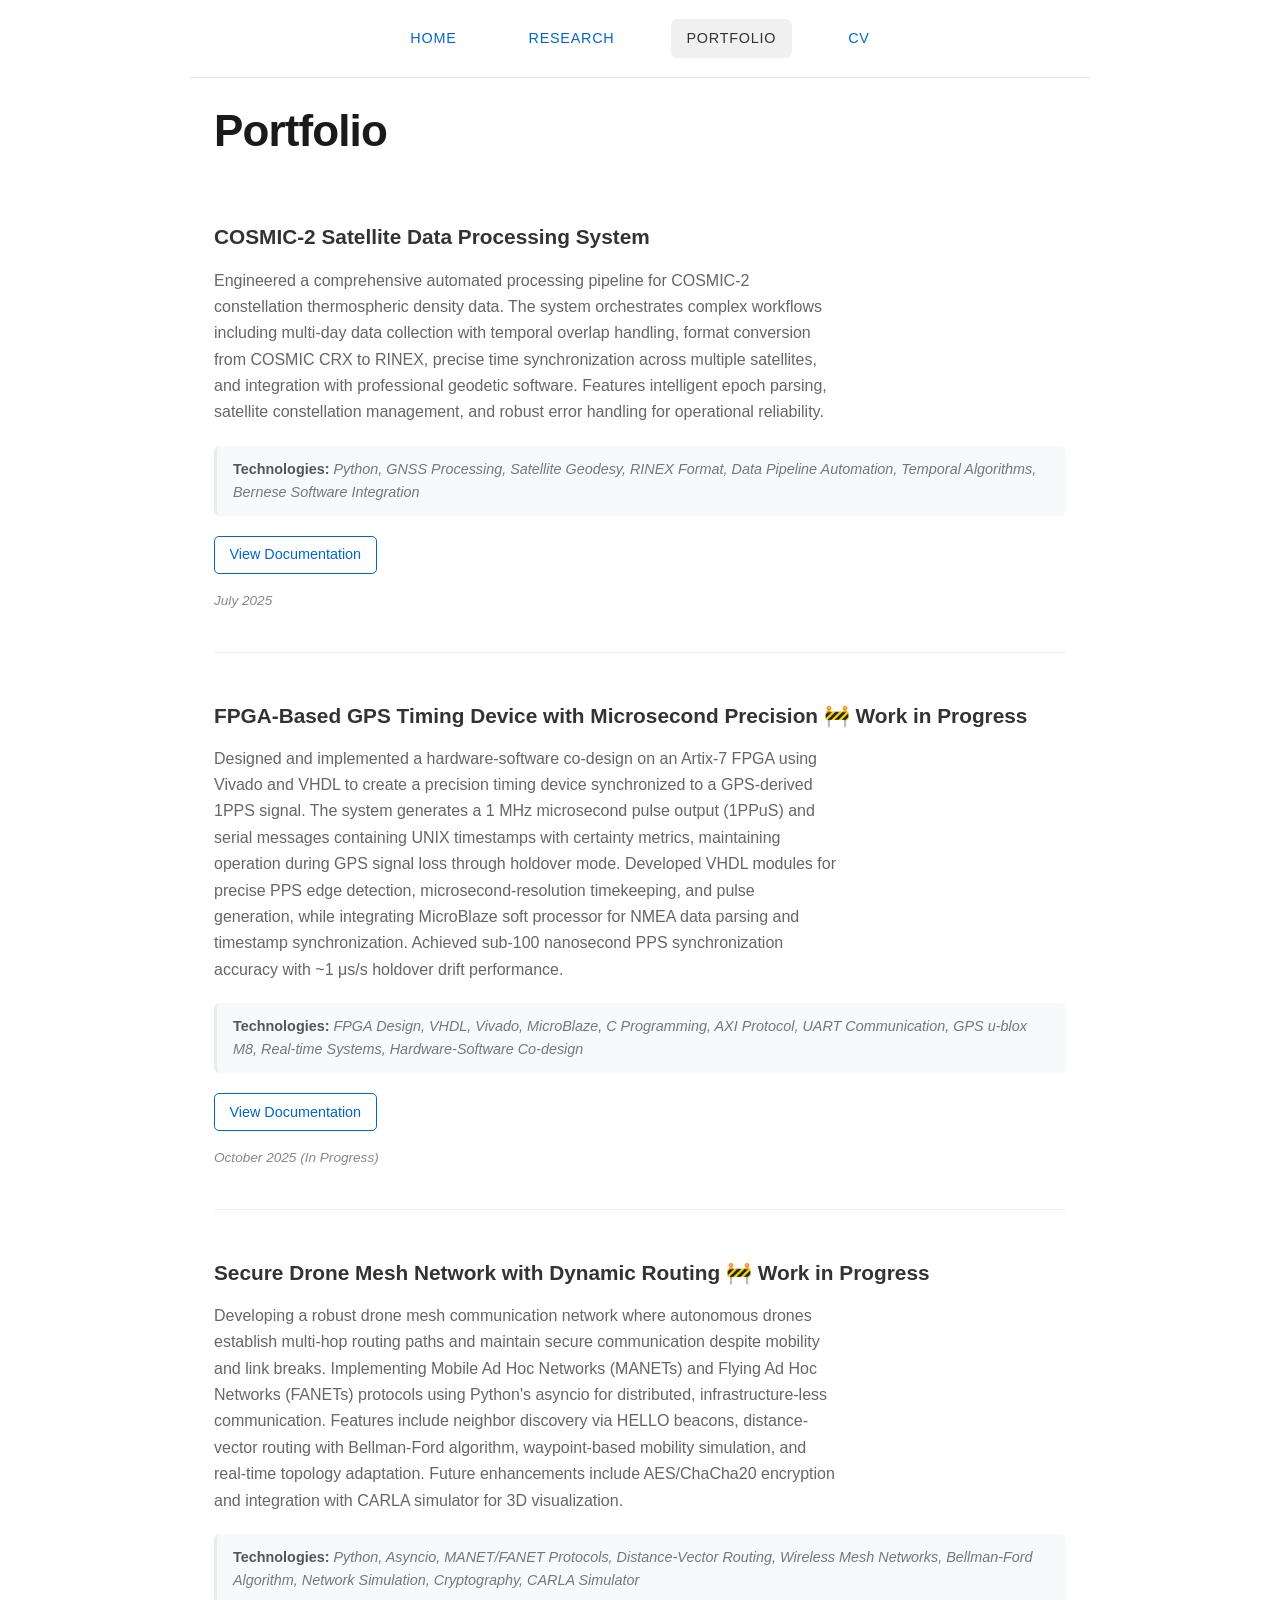
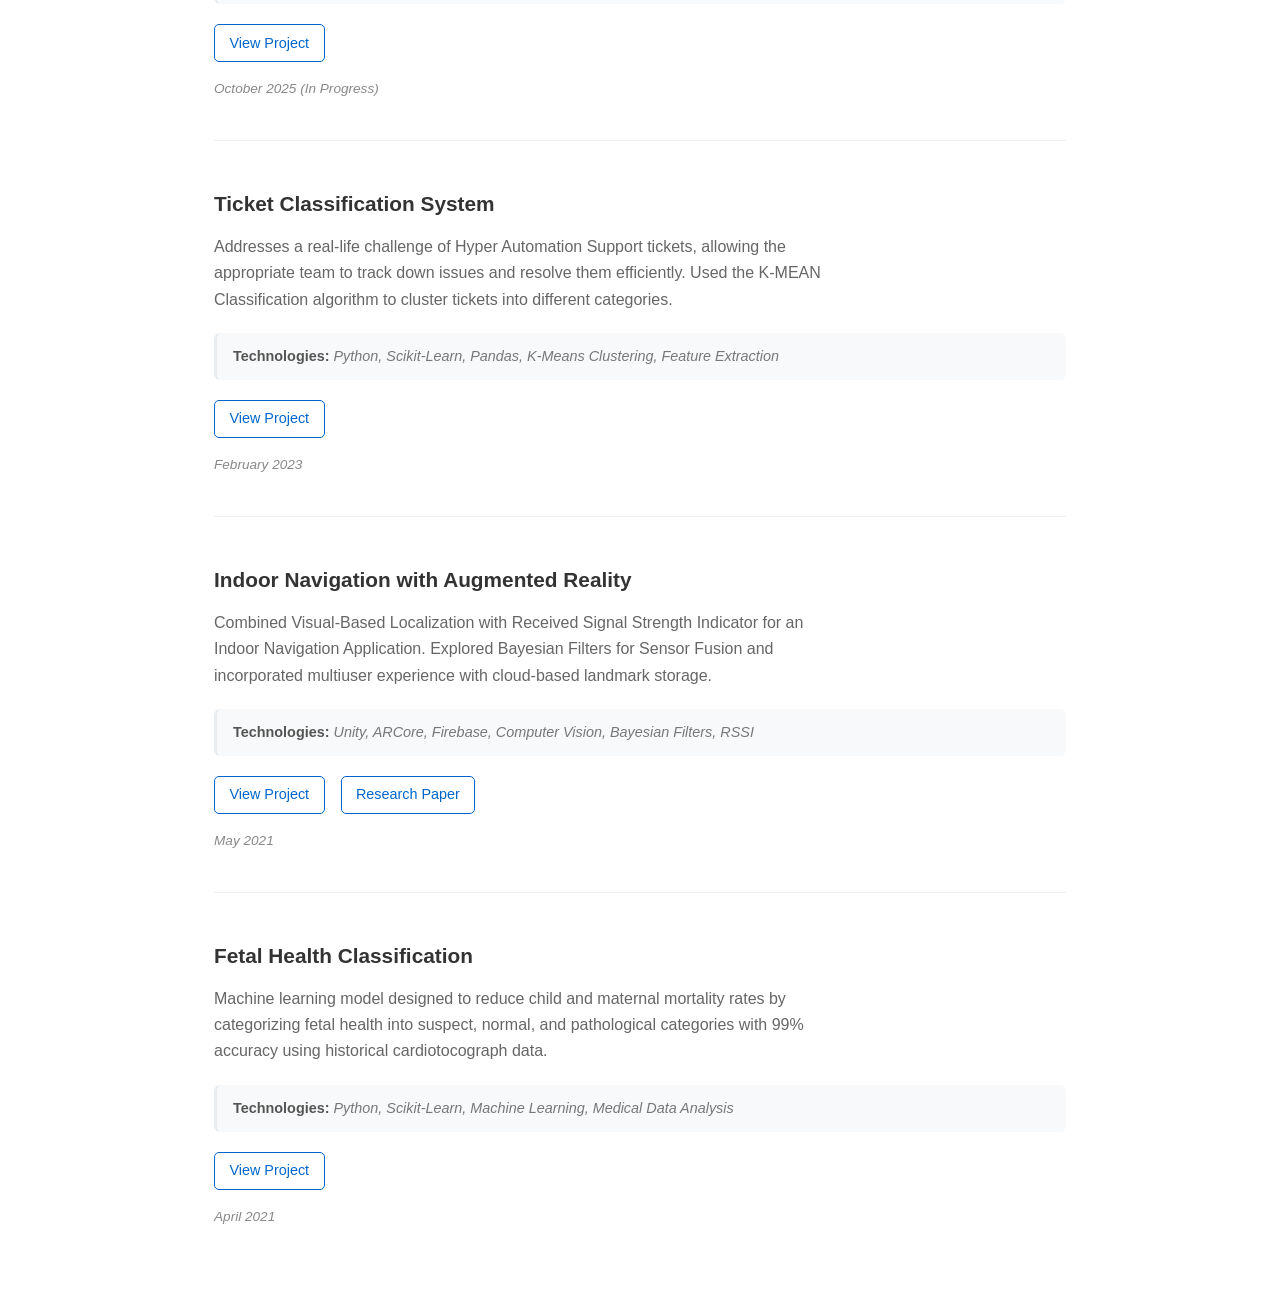
==== portfolio.html @ 6e6e0b6e "Redesigned pages" ====
<!doctype html>
<html lang="en">
  <head>
    <meta charset="utf-8">
    <meta name="viewport" content="width=device-width, initial-scale=1">
    <meta name="description" content="Faisal Wahabu - Portfolio of Machine Learning and Software Engineering Projects">
    <meta name="author" content="Faisal Wahabu">
    <meta name="keywords" content="Portfolio, Machine Learning Projects, Classification, AR Navigation, Healthcare ML">
    <title>Portfolio - Faisal Wahabu</title>
    <link href="style.css" rel="stylesheet">
    <link rel="icon" type="image/svg+xml" href="data:image/svg+xml,%3csvg xmlns='http://www.w3.org/2000/svg' viewBox='0 0 100 100'%3e%3ccircle cx='50' cy='50' r='50' fill='%230066cc'/%3e%3ctext x='50' y='70' text-anchor='middle' fill='white' font-size='60' font-family='Arial, sans-serif' font-weight='bold'%3eF%3c/text%3e%3c/svg%3e">
  </head>
  <body>
    <header>
      <nav>
        <div class="nav-toggle" id="nav-toggle">
          <span></span>
          <span></span>
          <span></span>
        </div>
        <div class="nav-menu" id="nav-menu">
          <a href="index.html">Home</a>
          <a href="research.html">Research</a>
          <a href="portfolio.html" class="active">Portfolio</a>
          <a href="docs/Faisal_Wahabu_cv.pdf" target="_blank">CV</a>
        </div>
      </nav>
    </header>

    <main>
      <section class="intro">
        <h1>Portfolio</h1>
      </section>

      <section class="portfolio-content">
        <div class="project">
          <h3 class="project-title">COSMIC-2 Satellite Data Processing System</h3>
          <p class="project-description">Engineered a comprehensive automated processing pipeline for COSMIC-2 constellation thermospheric density data. The system orchestrates complex workflows including multi-day data collection with temporal overlap handling, format conversion from COSMIC CRX to RINEX, precise time synchronization across multiple satellites, and integration with professional geodetic software. Features intelligent epoch parsing, satellite constellation management, and robust error handling for operational reliability.</p>
          <div class="tech-stack">
            <strong>Technologies:</strong> Python, GNSS Processing, Satellite Geodesy, RINEX Format, Data Pipeline Automation, Temporal Algorithms, Bernese Software Integration
          </div>
          <div class="project-links">
            <a href="#" target="_blank">View Documentation</a>
          </div>
          <div class="project-date">July 2025</div>
        </div>

        <div class="project">
          <h3 class="project-title">FPGA-Based GPS Timing Device with Microsecond Precision 🚧 Work in Progress</h3>
          <p class="project-description">Designed and implemented a hardware-software co-design on an Artix-7 FPGA using Vivado and VHDL to create a precision timing device synchronized to a GPS-derived 1PPS signal. The system generates a 1 MHz microsecond pulse output (1PPuS) and serial messages containing UNIX timestamps with certainty metrics, maintaining operation during GPS signal loss through holdover mode. Developed VHDL modules for precise PPS edge detection, microsecond-resolution timekeeping, and pulse generation, while integrating MicroBlaze soft processor for NMEA data parsing and timestamp synchronization. Achieved sub-100 nanosecond PPS synchronization accuracy with ~1 μs/s holdover drift performance.</p>
          <div class="tech-stack">
            <strong>Technologies:</strong> FPGA Design, VHDL, Vivado, MicroBlaze, C Programming, AXI Protocol, UART Communication, GPS u-blox M8, Real-time Systems, Hardware-Software Co-design
          </div>
          <div class="project-links">
            <a href="#" target="_blank">View Documentation</a>
          </div>
          <div class="project-date">October 2025 (In Progress)</div>
        </div>

        <div class="project">
          <h3 class="project-title">Secure Drone Mesh Network with Dynamic Routing 🚧 Work in Progress</h3>
          <p class="project-description">Developing a robust drone mesh communication network where autonomous drones establish multi-hop routing paths and maintain secure communication despite mobility and link breaks. Implementing Mobile Ad Hoc Networks (MANETs) and Flying Ad Hoc Networks (FANETs) protocols using Python's asyncio for distributed, infrastructure-less communication. Features include neighbor discovery via HELLO beacons, distance-vector routing with Bellman-Ford algorithm, waypoint-based mobility simulation, and real-time topology adaptation. Future enhancements include AES/ChaCha20 encryption and integration with CARLA simulator for 3D visualization.</p>
          <div class="tech-stack">
            <strong>Technologies:</strong> Python, Asyncio, MANET/FANET Protocols, Distance-Vector Routing, Wireless Mesh Networks, Bellman-Ford Algorithm, Network Simulation, Cryptography, CARLA Simulator
          </div>
          <div class="project-links">
            <a href="https://github.com/Faisaladuko/dronecom" target="_blank">View Project</a>
          </div>
          <div class="project-date">October 2025 (In Progress)</div>
        </div>

        <div class="project">
          <h3 class="project-title">Ticket Classification System</h3>
          <p class="project-description">Addresses a real-life challenge of Hyper Automation Support tickets, allowing the appropriate team to track down issues and resolve them efficiently. Used the K-MEAN Classification algorithm to cluster tickets into different categories.</p>
          <div class="tech-stack">
            <strong>Technologies:</strong> Python, Scikit-Learn, Pandas, K-Means Clustering, Feature Extraction
          </div>
          <div class="project-links">
            <a href="https://github.com/Faisaladuko/tickets-classification/tree/main" target="_blank">View Project</a>
          </div>
          <div class="project-date">February 2023</div>
        </div>

        <div class="project">
          <h3 class="project-title">Indoor Navigation with Augmented Reality</h3>
          <p class="project-description">Combined Visual-Based Localization with Received Signal Strength Indicator for an Indoor Navigation Application. Explored Bayesian Filters for Sensor Fusion and incorporated multiuser experience with cloud-based landmark storage.</p>
          <div class="tech-stack">
            <strong>Technologies:</strong> Unity, ARCore, Firebase, Computer Vision, Bayesian Filters, RSSI
          </div>
          <div class="project-links">
            <a href="https://github.com/Faisaladuko/indoor-navigation" target="_blank">View Project</a>
            <a href="http://hdl.handle.net/20.500.11988/683" target="_blank">Research Paper</a>
          </div>
          <div class="project-date">May 2021</div>
        </div>

        <div class="project">
          <h3 class="project-title">Fetal Health Classification</h3>
          <p class="project-description">Machine learning model designed to reduce child and maternal mortality rates by categorizing fetal health into suspect, normal, and pathological categories with 99% accuracy using historical cardiotocograph data.</p>
          <div class="tech-stack">
            <strong>Technologies:</strong> Python, Scikit-Learn, Machine Learning, Medical Data Analysis
          </div>
          <div class="project-links">
            <a href="https://github.com/Faisaladuko/fetal-data-classification" target="_blank">View Project</a>
          </div>
          <div class="project-date">April 2021</div>
        </div>
      </section>
    </main>

    <script>
      // Mobile menu toggle
      const navToggle = document.getElementById('nav-toggle');
      const navMenu = document.getElementById('nav-menu');

      navToggle.addEventListener('click', () => {
        navToggle.classList.toggle('active');
        navMenu.classList.toggle('active');
      });

      // Close menu when clicking on a link
      document.querySelectorAll('.nav-menu a').forEach(link => {
        link.addEventListener('click', () => {
          navToggle.classList.remove('active');
          navMenu.classList.remove('active');
        });
      });
    </script>
  </body>
</html>
---- style.css ----
/* Reset and base styles */
* {
  margin: 0;
  padding: 0;
  box-sizing: border-box;
}

body {
  font-family: -apple-system, BlinkMacSystemFont, 'Segoe UI', Roboto, 'Helvetica Neue', Arial, sans-serif;
  line-height: 1.6;
  color: #333;
  background-color: #fff;
  font-size: 16px;
  max-width: 900px;
  margin: 0 auto;
  padding: 6rem 1.5rem 2rem 1.5rem;
  -webkit-font-smoothing: antialiased;
  -moz-osx-font-smoothing: grayscale;
}

/* Header and navigation */
header {
  position: fixed;
  top: 0;
  left: 0;
  right: 0;
  background-color: #fff;
  z-index: 1000;
  margin-bottom: 3.5rem;
  border-bottom: 1px solid #e8e8e8;
  padding: 1.2rem 1.5rem;
  max-width: 900px;
  margin-left: auto;
  margin-right: auto;
}

nav {
  display: flex;
  justify-content: center;
  align-items: center;
  position: relative;
}

.nav-toggle {
  display: none;
  flex-direction: column;
  cursor: pointer;
  padding: 4px;
}

.nav-toggle span {
  width: 25px;
  height: 3px;
  background-color: #333;
  margin: 3px 0;
  transition: 0.3s;
}

.nav-toggle.active span:nth-child(1) {
  transform: rotate(-45deg) translate(-5px, 6px);
}

.nav-toggle.active span:nth-child(2) {
  opacity: 0;
}

.nav-toggle.active span:nth-child(3) {
  transform: rotate(45deg) translate(-5px, -6px);
}

.nav-menu {
  display: flex;
  gap: 1rem;
  flex-wrap: wrap;
  justify-content: center;
}

.nav-menu a {
  color: #0066cc;
  text-decoration: none;
  margin: 0 0.75rem;
  font-weight: 500;
  text-transform: uppercase;
  font-size: 0.9rem;
  letter-spacing: 0.75px;
  padding: 0.5rem 1rem;
  border-radius: 6px;
  transition: all 0.2s ease;
  position: relative;
}

.nav-menu a:hover {
  color: #004499;
  background-color: #f8f9fa;
  text-decoration: none;
}

.nav-menu a.active {
  color: #333;
  background-color: #f0f0f0;
  text-decoration: none;
}

.nav-menu a:focus {
  outline: 2px solid #0066cc;
  outline-offset: 2px;
}

/* Mobile navigation */
@media (max-width: 768px) {
  .nav-toggle {
    display: flex;
    position: absolute;
    right: 0;
  }

  .nav-menu {
    position: fixed;
    top: 0;
    right: -100%;
    width: 100%;
    height: 100vh;
    background-color: #fff;
    flex-direction: column;
    justify-content: center;
    align-items: center;
    transition: right 0.3s ease;
    z-index: 1001;
    box-shadow: -2px 0 5px rgba(0,0,0,0.1);
  }

  .nav-menu.active {
    right: 0;
  }

  .nav-menu a {
    font-size: 1.2rem;
    margin: 1rem 0;
    padding: 1rem 2rem;
  }
}

/* Typography */
h1 {
  font-size: 2.75rem;
  font-weight: 700;
  margin-bottom: 1.5rem;
  color: #1a1a1a;
  letter-spacing: -0.02em;
}

h2 {
  font-size: 1.9rem;
  font-weight: 600;
  margin: 3rem 0 1.5rem 0;
  color: #333;
  border-bottom: 2px solid #e8e8e8;
  padding-bottom: 0.75rem;
  letter-spacing: -0.01em;
}

h3 {
  font-size: 1.35rem;
  font-weight: 600;
  margin: 1.75rem 0 0.75rem 0;
  color: #444;
  line-height: 1.3;
}

p {
  margin-bottom: 1.25rem;
  color: #555;
  line-height: 1.7;
  max-width: 70ch;
}

/* Links */
a {
  color: #0066cc;
  text-decoration: none;
  transition: color 0.2s ease;
}

a:hover {
  color: #004499;
  text-decoration: underline;
}

a:focus {
  outline: 2px solid #0066cc;
  outline-offset: 2px;
  border-radius: 2px;
}

/* Main content sections */
.intro {
  margin-bottom: 3.5rem;
}

.intro-content {
  display: flex;
  align-items: flex-start;
  gap: 2.5rem;
  margin-bottom: 2rem;
}

.intro-left {
  flex-shrink: 0;
  width: 200px;
  display: flex;
  flex-direction: column;
  align-items: center;
}

.intro-text {
  flex: 1;
  text-align: justify;
}

.intro-text h1 {
  margin-bottom: 1.25rem;
  text-align: left;
}

.intro-text p {
  font-size: 1.15rem;
  line-height: 1.8;
  color: #444;
  text-align: justify;
  hyphens: auto;
  -webkit-hyphens: auto;
  -ms-hyphens: auto;
}

.intro-photo {
  width: 200px;
  margin-bottom: 1.5rem;
}

.intro-photo img {
  width: 100%;
  height: 200px;
  object-fit: cover;
  border-radius: 50%;
  box-shadow: 0 4px 12px rgba(0, 0, 0, 0.1);
}

/* Contact and social section under photo */
.contact-social {
  font-size: 0.85rem;
  line-height: 1.5;
  text-align: left;
  width: 100%;
}

.contact-info-inline {
  margin-bottom: 0.75rem;
  color: #555;
  line-height: 1.4;
  text-align: left;
}

.contact-info-inline strong {
  display: inline-block;
  margin-right: 0.5rem;
  font-weight: 900;
  font-size: 1rem;
  color: #000;
}

.contact-info-inline a {
  color: #0066cc;
  text-decoration: none;
}

.contact-info-inline a:hover {
  text-decoration: underline;
}

.social-links-inline {
  color: #555;
  font-size: 0.9rem;
}

.social-links-inline a {
  color: #0066cc;
  text-decoration: none;
  margin: 0 0.2rem;
}

.social-links-inline a:hover {
  text-decoration: underline;
}

/* Responsive design for intro section */
@media (max-width: 768px) {
  .intro-content {
    flex-direction: column;
    gap: 1.5rem;
    align-items: center;
  }
  
  .intro-left {
    width: 160px;
    order: -1;
  }
  
  .intro-photo {
    width: 160px;
    margin-bottom: 1rem;
  }
  
  .intro-photo img {
    width: 160px;
    height: 160px;
    object-fit: contain;
    border-radius: 50%;
    box-shadow: 0 4px 12px rgba(0, 0, 0, 0.1);
    background-color: #f8f9fa;
  }
  
  .intro-text {
    order: 1;
    width: 100%;
  }
  
  .intro-text p {
    text-align: left;
  }
  
  .contact-social {
    font-size: 0.8rem;
  }
  
  .contact-info-inline {
    text-align: left;
    margin-bottom: 1rem;
  }
  
  .contact-info-inline strong {
    display: inline-block;
    margin-right: 0.5rem;
    font-weight: 900;
    font-size: 1rem;
    color: #000;
  }
  
  .contact-info-inline a,
  .contact-info-inline span {
    display: block;
    margin-bottom: 0.2rem;
  }
}

/* Contact section */
.contact {
  margin-top: 3.5rem;
  padding-top: 2.5rem;
  border-top: 2px solid #e8e8e8;
}

.contact-info {
  margin-bottom: 1.75rem;
}

.contact-item {
  margin-bottom: 1rem;
  font-size: 1rem;
  display: flex;
  align-items: center;
  gap: 0.5rem;
}

.contact-item strong {
  display: inline-block;
  min-width: 85px;
  color: #333;
  font-weight: 600;
}

.social-links {
  margin-top: 1.75rem;
  display: flex;
  flex-wrap: wrap;
  gap: 1.5rem;
}

.social-links a {
  color: #666;
  font-weight: 500;
  font-size: 0.95rem;
  padding: 0.5rem 1rem;
  border: 1px solid #ddd;
  border-radius: 6px;
  transition: all 0.2s ease;
  text-decoration: none;
}

.social-links a:hover {
  color: #333;
  background-color: #f8f9fa;
  border-color: #bbb;
  text-decoration: none;
}

/* Project and publication styles */
.project, .publication {
  margin-bottom: 3rem;
  padding-bottom: 2.5rem;
  border-bottom: 1px solid #f0f0f0;
  transition: all 0.2s ease;
}

.project:last-child, .publication:last-child {
  border-bottom: none;
  margin-bottom: 0;
}

.project:hover, .publication:hover {
  padding-left: 1rem;
  border-left: 3px solid #0066cc;
}

.project-title, .publication-title {
  font-size: 1.3rem;
  font-weight: 600;
  margin-bottom: 1rem;
  color: #333;
  line-height: 1.4;
}

.project-description, .publication-description {
  color: #666;
  margin-bottom: 1.25rem;
  line-height: 1.65;
}

.project-links, .publication-links {
  margin: 1.25rem 0 1rem 0;
  display: flex;
  flex-wrap: wrap;
  gap: 1rem;
}

.project-links a, .publication-links a {
  font-size: 0.9rem;
  color: #0066cc;
  font-weight: 500;
  padding: 0.4rem 0.9rem;
  border: 1px solid #0066cc;
  border-radius: 5px;
  transition: all 0.2s ease;
  text-decoration: none;
}

.project-links a:hover, .publication-links a:hover {
  background-color: #0066cc;
  color: white;
  text-decoration: none;
}

.tech-stack {
  margin-top: 1rem;
  margin-bottom: 0.75rem;
  font-size: 0.9rem;
  color: #777;
  font-style: italic;
  background-color: #f8f9fa;
  padding: 0.75rem 1rem;
  border-radius: 6px;
  border-left: 3px solid #e9ecef;
}

.tech-stack strong {
  color: #555;
  font-weight: 600;
  font-style: normal;
}

.project-date, .publication-date {
  font-size: 0.85rem;
  color: #888;
  margin-top: 0.75rem;
  font-weight: 500;
  font-style: italic;
}

/* News/Updates section */
.latest-news {
  margin-bottom: 3rem;
}

.news-item {
  margin-bottom: 2.5rem;
  padding-bottom: 2rem;
  border-bottom: 1px solid #f5f5f5;
  transition: all 0.2s ease;
}

.news-item:last-child {
  border-bottom: none;
  margin-bottom: 0;
}

.news-item:hover {
  padding-left: 1rem;
  border-left: 3px solid #0066cc;
}

.news-date {
  font-weight: 600;
  color: #333;
  margin-bottom: 0.75rem;
  font-size: 0.95rem;
  text-transform: uppercase;
  letter-spacing: 0.5px;
}

.news-content {
  color: #555;
  line-height: 1.65;
}

/* Lists */
ul {
  margin-left: 1.5rem;
  margin-bottom: 1.25rem;
}

li {
  margin-bottom: 0.5rem;
  color: #555;
  line-height: 1.6;
}

/* Focus and accessibility improvements */
*:focus {
  outline: 2px solid #0066cc;
  outline-offset: 2px;
}

.sr-only {
  position: absolute;
  width: 1px;
  height: 1px;
  padding: 0;
  margin: -1px;
  overflow: hidden;
  clip: rect(0, 0, 0, 0);
  white-space: nowrap;
  border: 0;
}

/* Responsive design */
@media (max-width: 768px) {
  body {
    padding: 1.5rem 1rem;
    font-size: 15px;
    max-width: 100%;
  }
  
  h1 {
    font-size: 2.2rem;
  }
  
  h2 {
    font-size: 1.6rem;
  }
  
  h3 {
    font-size: 1.2rem;
  }
  
  .intro p {
    font-size: 1.05rem;
  }
  
  nav {
    gap: 0.5rem;
  }
  
  nav a {
    margin: 0 0.25rem;
    font-size: 0.85rem;
    padding: 0.4rem 0.8rem;
  }
  
  .contact-item {
    flex-direction: column;
    align-items: flex-start;
    gap: 0.25rem;
  }
  
  .contact-item strong {
    min-width: auto;
    width: auto;
  }
  
  .project-links, .publication-links {
    flex-direction: column;
    gap: 0.75rem;
  }
  
  .project-links a, .publication-links a {
    text-align: center;
  }
  
  .social-links {
    flex-direction: column;
    gap: 1rem;
  }
  
  .social-links a {
    text-align: center;
  }
  
  .tech-stack {
    font-size: 0.85rem;
    padding: 0.6rem 0.8rem;
  }
}

@media (max-width: 480px) {
  body {
    padding: 1rem 0.75rem;
  }
  
  h1 {
    font-size: 1.9rem;
  }
  
  nav a {
    font-size: 0.8rem;
    padding: 0.35rem 0.6rem;
  }
  
  .project, .publication {
    margin-bottom: 2.5rem;
    padding-bottom: 2rem;
  }
  
  .news-item {
    margin-bottom: 2rem;
    padding-bottom: 1.5rem;
  }
}

/* Print styles */
@media print {
  body {
    max-width: none;
    padding: 0;
    font-size: 12pt;
  }
  
  nav a {
    color: #333 !important;
    text-decoration: none !important;
  }
  
  .project:hover, .publication:hover, .news-item:hover {
    padding-left: 0;
    border-left: none;
  }
  
  .project-links a, .publication-links a {
    border: 1px solid #333;
    color: #333;
  }
}

/* Utility classes */
.text-center {
  text-align: center;
}

.text-muted {
  color: #666;
}

.small {
  font-size: 0.9rem;
}

.mb-small {
  margin-bottom: 0.75rem;
}

.mb-medium {
  margin-bottom: 1.25rem;
}

.mb-large {
  margin-bottom: 2.5rem;
}

/* Loading animation for smooth page transitions */
@keyframes fadeIn {
  from { opacity: 0; transform: translateY(10px); }
  to { opacity: 1; transform: translateY(0); }
}

main {
  animation: fadeIn 0.3s ease-out;
}

/* Smooth scrolling */
html {
  scroll-behavior: smooth;
}
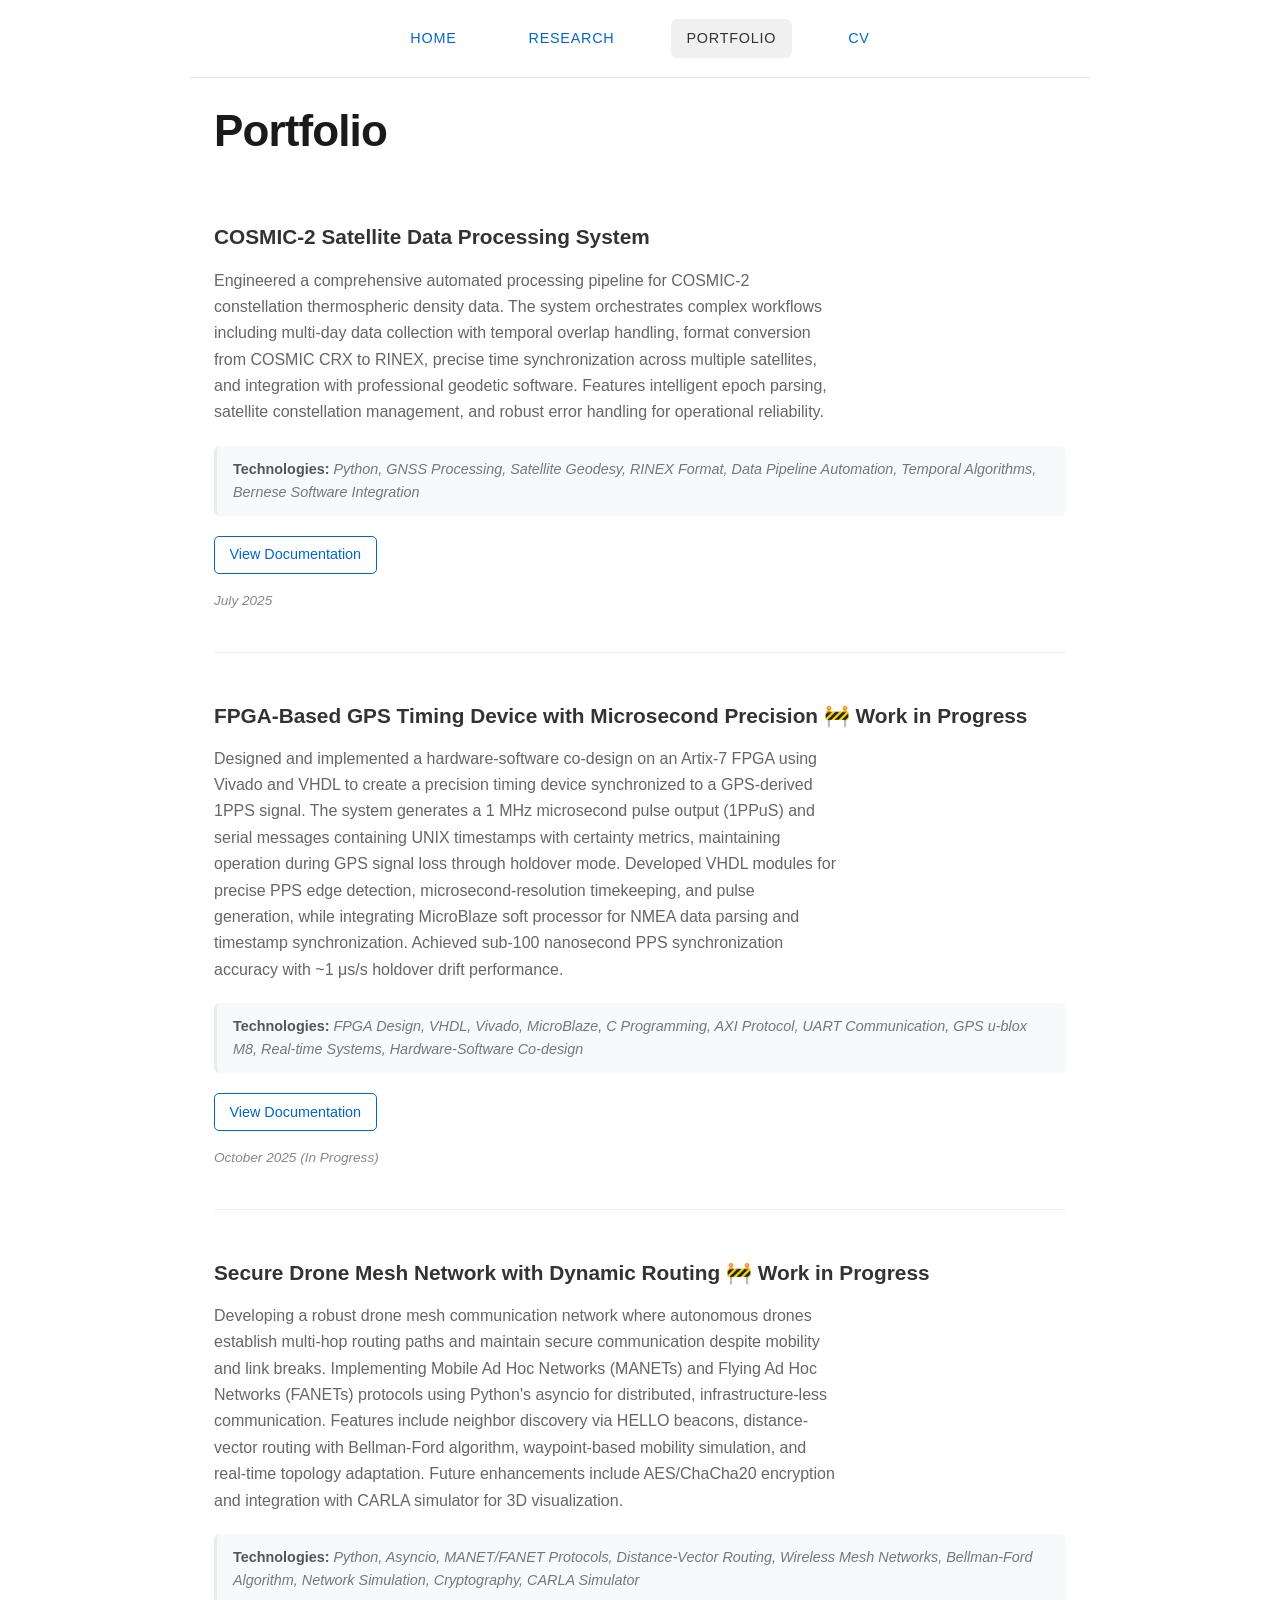
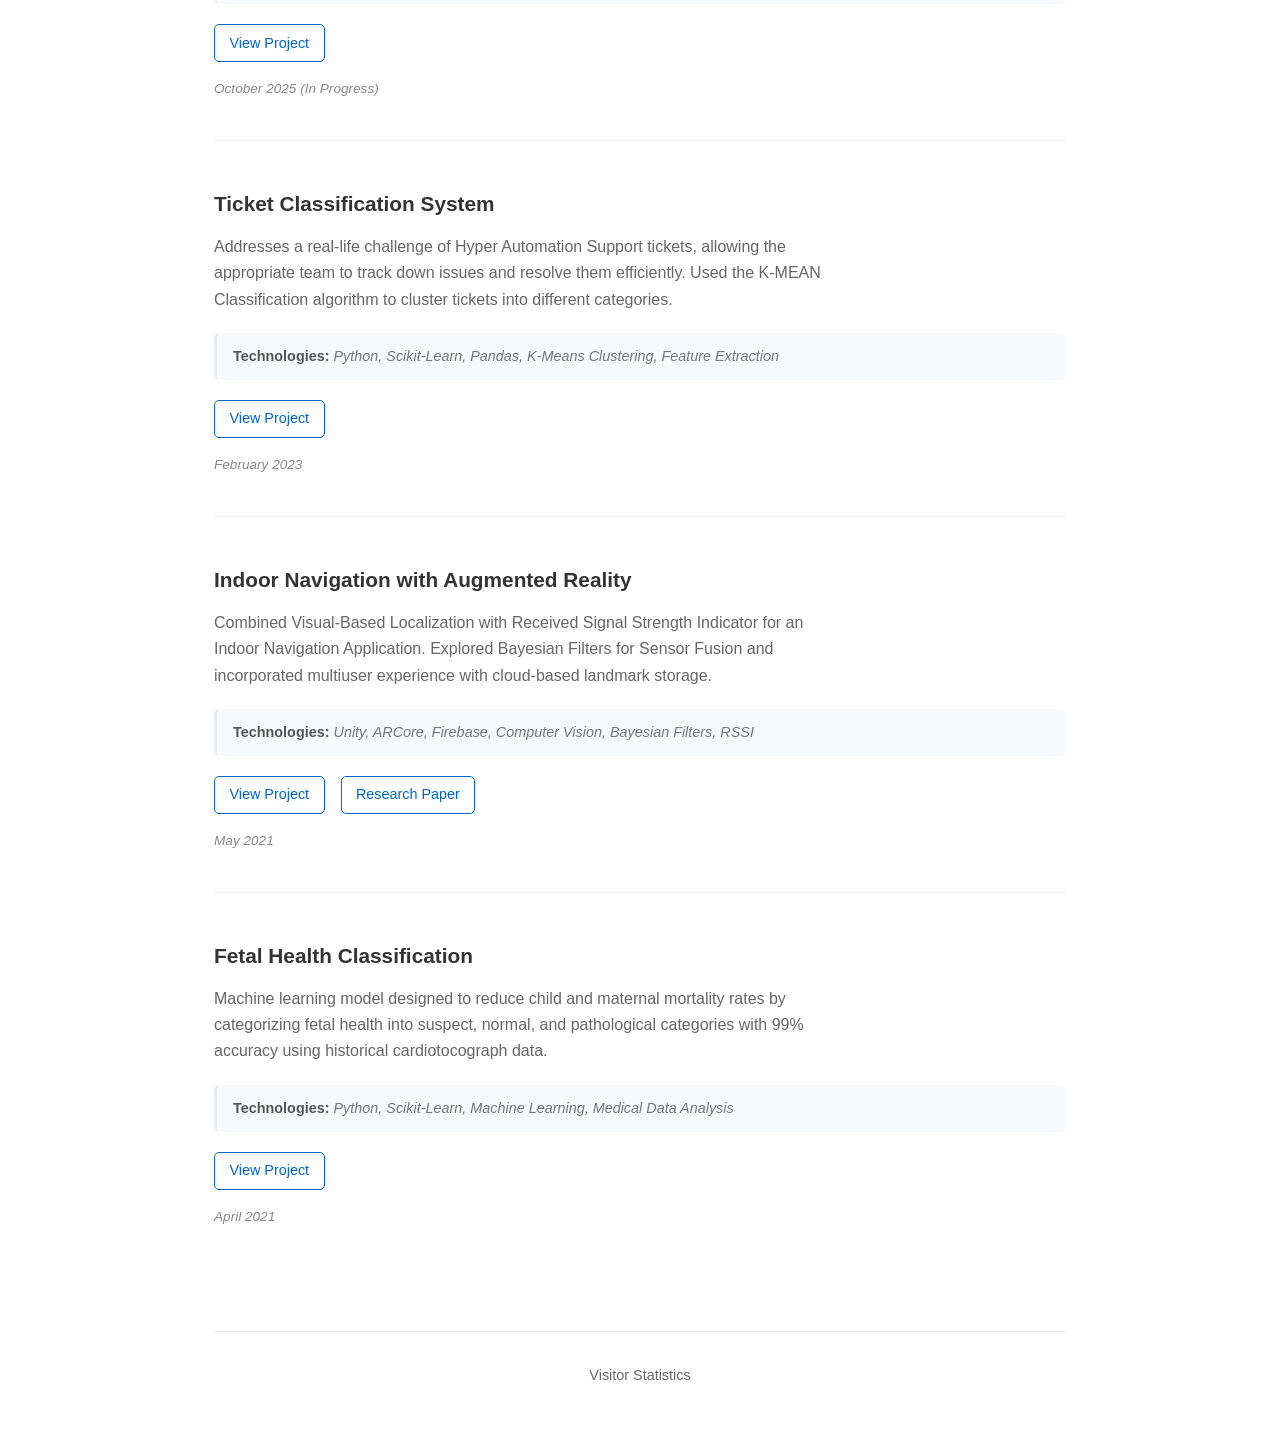
==== commit c6f90c81: "added visitors statistics page" ====
--- a/portfolio.html
+++ b/portfolio.html
@@ -108,6 +108,12 @@
       </section>
     </main>
 
+    <footer>
+      <div class="footer-links">
+        <a href="visitors.html">Visitor Statistics</a>
+      </div>
+    </footer>
+
     <script>
       // Mobile menu toggle
       const navToggle = document.getElementById('nav-toggle');
--- a/style.css
+++ b/style.css
@@ -108,6 +108,27 @@
 
 /* Mobile navigation */
 @media (max-width: 768px) {
+  body {
+    padding-top: 8rem;
+  }
+  
+  main {
+    margin-top: 2rem;
+  }
+  
+  header {
+    padding: 0.8rem 1rem;
+    position: fixed;
+    top: 0;
+    left: 0;
+    right: 0;
+    background-color: #fff;
+    z-index: 1000;
+    border-bottom: 1px solid #e8e8e8;
+    max-width: 100%;
+    margin: 0;
+  }
+  
   .nav-toggle {
     display: flex;
     position: absolute;
@@ -707,4 +728,30 @@
 /* Smooth scrolling */
 html {
   scroll-behavior: smooth;
+}
+
+/* Footer */
+footer {
+  margin-top: 4rem;
+  padding: 2rem 0;
+  border-top: 1px solid #e8e8e8;
+  text-align: center;
+}
+
+.footer-links {
+  font-size: 0.9rem;
+}
+
+.footer-links a {
+  color: #666;
+  text-decoration: none;
+  padding: 0.5rem 1rem;
+  border-radius: 4px;
+  transition: all 0.2s ease;
+}
+
+.footer-links a:hover {
+  color: #0066cc;
+  background-color: #f8f9fa;
+  text-decoration: none;
 }
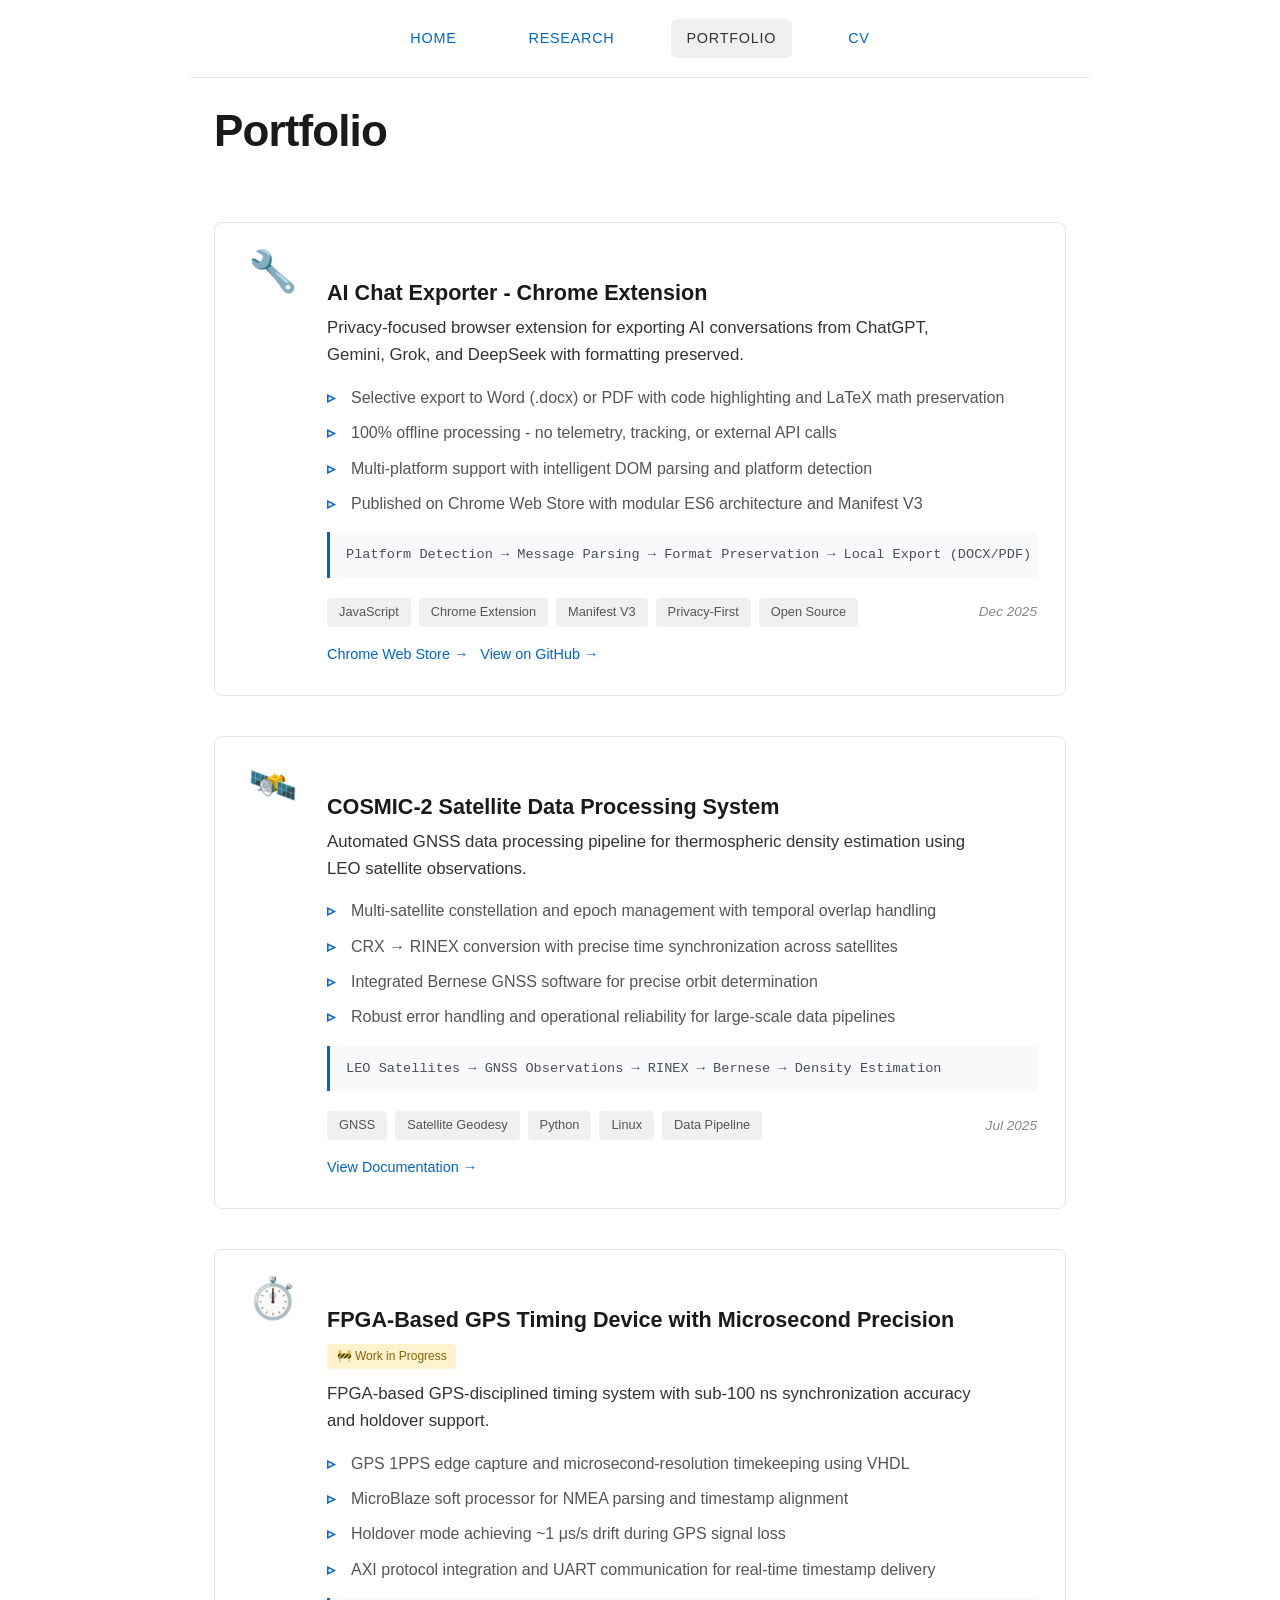
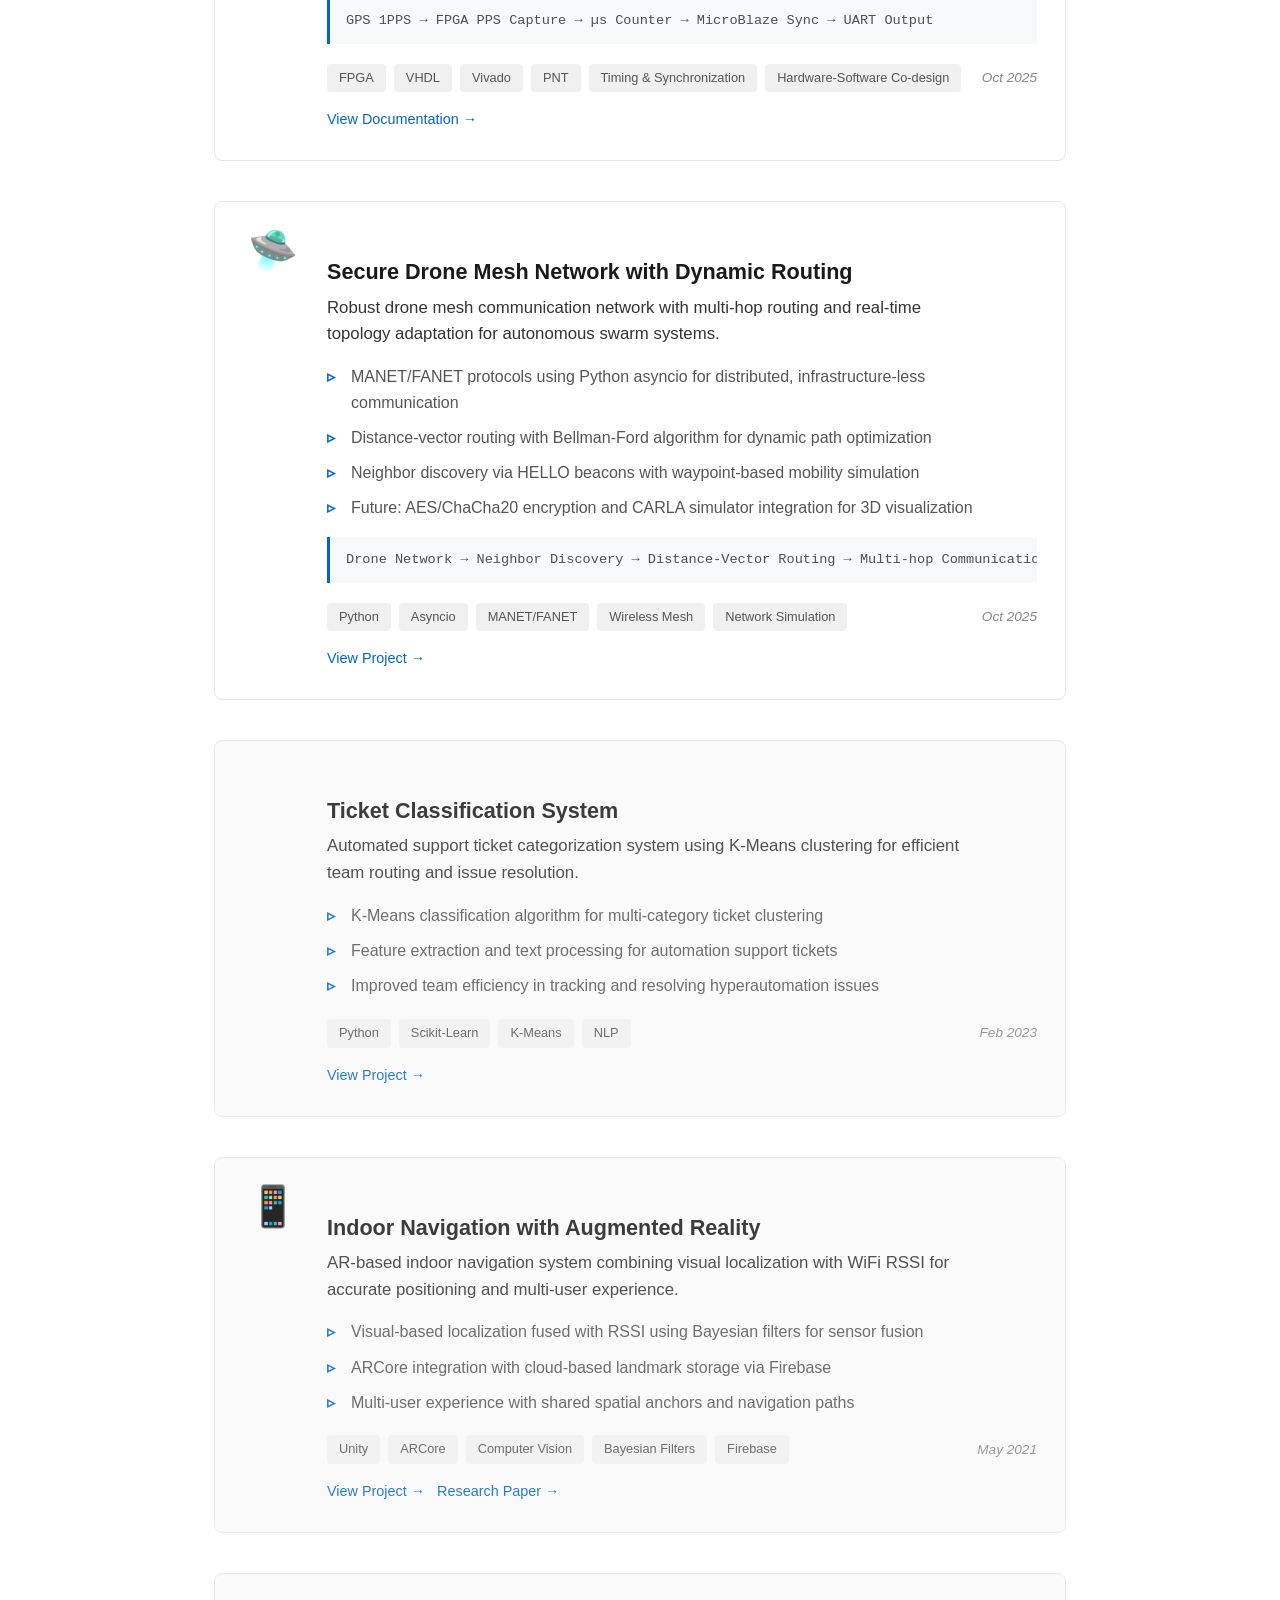
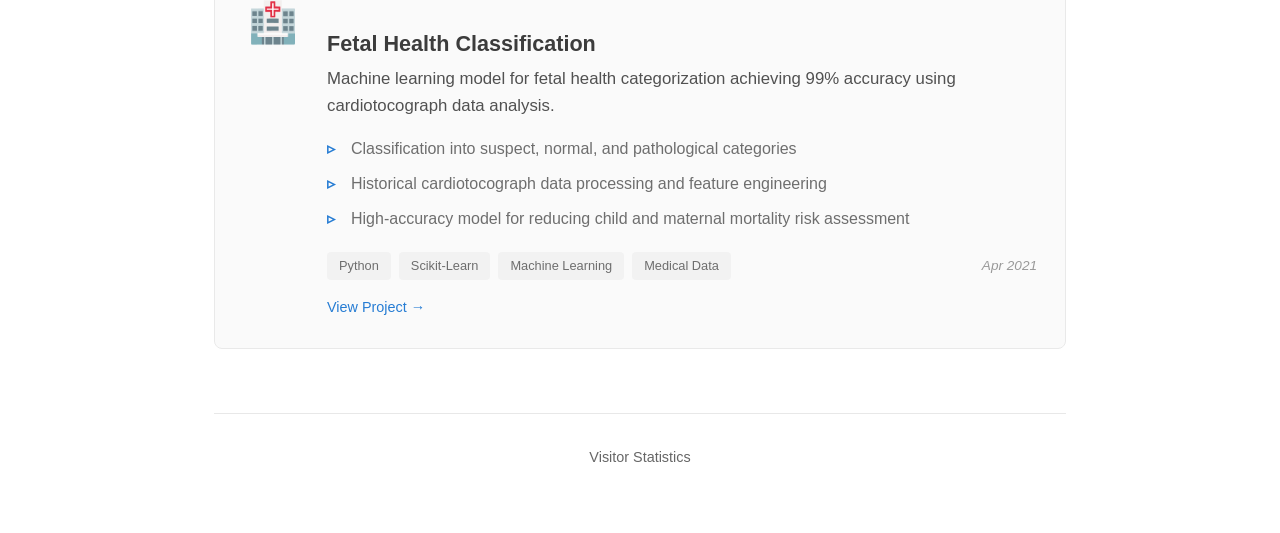
==== commit 764e22c8: "changes toportfolio descriptions" ====
--- a/portfolio.html
+++ b/portfolio.html
@@ -33,77 +33,221 @@
       </section>
 
       <section class="portfolio-content">
-        <div class="project">
-          <h3 class="project-title">COSMIC-2 Satellite Data Processing System</h3>
-          <p class="project-description">Engineered a comprehensive automated processing pipeline for COSMIC-2 constellation thermospheric density data. The system orchestrates complex workflows including multi-day data collection with temporal overlap handling, format conversion from COSMIC CRX to RINEX, precise time synchronization across multiple satellites, and integration with professional geodetic software. Features intelligent epoch parsing, satellite constellation management, and robust error handling for operational reliability.</p>
-          <div class="tech-stack">
-            <strong>Technologies:</strong> Python, GNSS Processing, Satellite Geodesy, RINEX Format, Data Pipeline Automation, Temporal Algorithms, Bernese Software Integration
-          </div>
-          <div class="project-links">
-            <a href="#" target="_blank">View Documentation</a>
-          </div>
-          <div class="project-date">July 2025</div>
-        </div>
-
-        <div class="project">
-          <h3 class="project-title">FPGA-Based GPS Timing Device with Microsecond Precision 🚧 Work in Progress</h3>
-          <p class="project-description">Designed and implemented a hardware-software co-design on an Artix-7 FPGA using Vivado and VHDL to create a precision timing device synchronized to a GPS-derived 1PPS signal. The system generates a 1 MHz microsecond pulse output (1PPuS) and serial messages containing UNIX timestamps with certainty metrics, maintaining operation during GPS signal loss through holdover mode. Developed VHDL modules for precise PPS edge detection, microsecond-resolution timekeeping, and pulse generation, while integrating MicroBlaze soft processor for NMEA data parsing and timestamp synchronization. Achieved sub-100 nanosecond PPS synchronization accuracy with ~1 μs/s holdover drift performance.</p>
-          <div class="tech-stack">
-            <strong>Technologies:</strong> FPGA Design, VHDL, Vivado, MicroBlaze, C Programming, AXI Protocol, UART Communication, GPS u-blox M8, Real-time Systems, Hardware-Software Co-design
-          </div>
-          <div class="project-links">
-            <a href="#" target="_blank">View Documentation</a>
-          </div>
-          <div class="project-date">October 2025 (In Progress)</div>
-        </div>
-
-        <div class="project">
-          <h3 class="project-title">Secure Drone Mesh Network with Dynamic Routing 🚧 Work in Progress</h3>
-          <p class="project-description">Developing a robust drone mesh communication network where autonomous drones establish multi-hop routing paths and maintain secure communication despite mobility and link breaks. Implementing Mobile Ad Hoc Networks (MANETs) and Flying Ad Hoc Networks (FANETs) protocols using Python's asyncio for distributed, infrastructure-less communication. Features include neighbor discovery via HELLO beacons, distance-vector routing with Bellman-Ford algorithm, waypoint-based mobility simulation, and real-time topology adaptation. Future enhancements include AES/ChaCha20 encryption and integration with CARLA simulator for 3D visualization.</p>
-          <div class="tech-stack">
-            <strong>Technologies:</strong> Python, Asyncio, MANET/FANET Protocols, Distance-Vector Routing, Wireless Mesh Networks, Bellman-Ford Algorithm, Network Simulation, Cryptography, CARLA Simulator
-          </div>
-          <div class="project-links">
-            <a href="https://github.com/Faisaladuko/dronecom" target="_blank">View Project</a>
-          </div>
-          <div class="project-date">October 2025 (In Progress)</div>
-        </div>
-
-        <div class="project">
-          <h3 class="project-title">Ticket Classification System</h3>
-          <p class="project-description">Addresses a real-life challenge of Hyper Automation Support tickets, allowing the appropriate team to track down issues and resolve them efficiently. Used the K-MEAN Classification algorithm to cluster tickets into different categories.</p>
-          <div class="tech-stack">
-            <strong>Technologies:</strong> Python, Scikit-Learn, Pandas, K-Means Clustering, Feature Extraction
-          </div>
-          <div class="project-links">
-            <a href="https://github.com/Faisaladuko/tickets-classification/tree/main" target="_blank">View Project</a>
-          </div>
-          <div class="project-date">February 2023</div>
-        </div>
-
-        <div class="project">
-          <h3 class="project-title">Indoor Navigation with Augmented Reality</h3>
-          <p class="project-description">Combined Visual-Based Localization with Received Signal Strength Indicator for an Indoor Navigation Application. Explored Bayesian Filters for Sensor Fusion and incorporated multiuser experience with cloud-based landmark storage.</p>
-          <div class="tech-stack">
-            <strong>Technologies:</strong> Unity, ARCore, Firebase, Computer Vision, Bayesian Filters, RSSI
-          </div>
-          <div class="project-links">
-            <a href="https://github.com/Faisaladuko/indoor-navigation" target="_blank">View Project</a>
-            <a href="http://hdl.handle.net/20.500.11988/683" target="_blank">Research Paper</a>
-          </div>
-          <div class="project-date">May 2021</div>
-        </div>
-
-        <div class="project">
-          <h3 class="project-title">Fetal Health Classification</h3>
-          <p class="project-description">Machine learning model designed to reduce child and maternal mortality rates by categorizing fetal health into suspect, normal, and pathological categories with 99% accuracy using historical cardiotocograph data.</p>
-          <div class="tech-stack">
-            <strong>Technologies:</strong> Python, Scikit-Learn, Machine Learning, Medical Data Analysis
-          </div>
-          <div class="project-links">
-            <a href="https://github.com/Faisaladuko/fetal-data-classification" target="_blank">View Project</a>
-          </div>
-          <div class="project-date">April 2021</div>
+        <!-- Featured Current Projects -->
+        <div class="project-card">
+          <div class="project-visual">
+            <span class="project-icon">🔧</span>
+          </div>
+          <div class="project-body">
+            <h3>AI Chat Exporter - Chrome Extension</h3>
+            <p class="project-summary">
+              Privacy-focused browser extension for exporting AI conversations from ChatGPT, Gemini, Grok, and DeepSeek with formatting preserved.
+            </p>
+            <ul class="project-highlights">
+              <li>Selective export to Word (.docx) or PDF with code highlighting and LaTeX math preservation</li>
+              <li>100% offline processing - no telemetry, tracking, or external API calls</li>
+              <li>Multi-platform support with intelligent DOM parsing and platform detection</li>
+              <li>Published on Chrome Web Store with modular ES6 architecture and Manifest V3</li>
+            </ul>
+            <div class="project-diagram">
+              Platform Detection → Message Parsing → Format Preservation → Local Export (DOCX/PDF)
+            </div>
+            <div class="project-meta">
+              <span class="tag">JavaScript</span>
+              <span class="tag">Chrome Extension</span>
+              <span class="tag">Manifest V3</span>
+              <span class="tag">Privacy-First</span>
+              <span class="tag">Open Source</span>
+              <span class="date">Dec 2025</span>
+            </div>
+            <div class="project-links">
+              <a href="https://chromewebstore.google.com/detail/ikhjggcaejkghjgaibknlcagdehmnpbn" target="_blank" class="project-link">Chrome Web Store →</a>
+              <a href="https://github.com/Faisaladuko/AI-Chat-Exporter" target="_blank" class="project-link">View on GitHub →</a>
+            </div>
+          </div>
+        </div>
+
+        <div class="project-card">
+          <div class="project-visual">
+            <span class="project-icon">🛰️</span>
+          </div>
+          <div class="project-body">
+            <h3>COSMIC-2 Satellite Data Processing System</h3>
+            <p class="project-summary">
+              Automated GNSS data processing pipeline for thermospheric density estimation using LEO satellite observations.
+            </p>
+            <ul class="project-highlights">
+              <li>Multi-satellite constellation and epoch management with temporal overlap handling</li>
+              <li>CRX → RINEX conversion with precise time synchronization across satellites</li>
+              <li>Integrated Bernese GNSS software for precise orbit determination</li>
+              <li>Robust error handling and operational reliability for large-scale data pipelines</li>
+            </ul>
+            <div class="project-diagram">
+              LEO Satellites → GNSS Observations → RINEX → Bernese → Density Estimation
+            </div>
+            <div class="project-meta">
+              <span class="tag">GNSS</span>
+              <span class="tag">Satellite Geodesy</span>
+              <span class="tag">Python</span>
+              <span class="tag">Linux</span>
+              <span class="tag">Data Pipeline</span>
+              <span class="date">Jul 2025</span>
+            </div>
+            <div class="project-links">
+              <a href="https://sites.google.com/view/slu-pnt/data" class="project-link">View Documentation →</a>
+              <!-- Placeholder: Add link to documentation or demo -->
+            </div>
+          </div>
+        </div>
+
+        <div class="project-card">
+          <div class="project-visual">
+            <span class="project-icon">⏱️</span>
+          </div>
+          <div class="project-body">
+            <h3>FPGA-Based GPS Timing Device with Microsecond Precision</h3>
+            <span class="wip-badge">🚧 Work in Progress</span>
+            <p class="project-summary">
+              FPGA-based GPS-disciplined timing system with sub-100 ns synchronization accuracy and holdover support.
+            </p>
+            <ul class="project-highlights">
+              <li>GPS 1PPS edge capture and microsecond-resolution timekeeping using VHDL</li>
+              <li>MicroBlaze soft processor for NMEA parsing and timestamp alignment</li>
+              <li>Holdover mode achieving ~1 μs/s drift during GPS signal loss</li>
+              <li>AXI protocol integration and UART communication for real-time timestamp delivery</li>
+            </ul>
+            <div class="project-diagram">
+              GPS 1PPS → FPGA PPS Capture → µs Counter → MicroBlaze Sync → UART Output
+            </div>
+            <div class="project-meta">
+              <span class="tag">FPGA</span>
+              <span class="tag">VHDL</span>
+              <span class="tag">Vivado</span>
+              <span class="tag">PNT</span>
+              <span class="tag">Timing & Synchronization</span>
+              <span class="tag">Hardware-Software Co-design</span>
+              <span class="date">Oct 2025</span>
+            </div>
+            <div class="project-links">
+              <a href="https://github.com/Faisaladuko/GPS-Time-Synchronizer-with-Fpga" class="project-link">View Documentation →</a>
+              <!-- Placeholder: Add link to project repo or documentation -->
+            </div>
+          </div>
+        </div>
+
+        <div class="project-card">
+          <div class="project-visual">
+            <span class="project-icon">🛸</span>
+          </div>
+          <div class="project-body">
+            <h3>Secure Drone Mesh Network with Dynamic Routing</h3>
+            <p class="project-summary">
+              Robust drone mesh communication network with multi-hop routing and real-time topology adaptation for autonomous swarm systems.
+            </p>
+            <ul class="project-highlights">
+              <li>MANET/FANET protocols using Python asyncio for distributed, infrastructure-less communication</li>
+              <li>Distance-vector routing with Bellman-Ford algorithm for dynamic path optimization</li>
+              <li>Neighbor discovery via HELLO beacons with waypoint-based mobility simulation</li>
+              <li>Future: AES/ChaCha20 encryption and CARLA simulator integration for 3D visualization</li>
+            </ul>
+            <div class="project-diagram">
+              Drone Network → Neighbor Discovery → Distance-Vector Routing → Multi-hop Communication
+            </div>
+            <div class="project-meta">
+              <span class="tag">Python</span>
+              <span class="tag">Asyncio</span>
+              <span class="tag">MANET/FANET</span>
+              <span class="tag">Wireless Mesh</span>
+              <span class="tag">Network Simulation</span>
+              <span class="date">Oct 2025</span>
+            </div>
+            <div class="project-links">
+              <a href="https://github.com/Faisaladuko/drone-mesh-network" target="_blank" class="project-link">View Project →</a>
+            </div>
+          </div>
+        </div>
+
+        <!-- Earlier Projects -->
+        <div class="project-card legacy">
+          <div class="project-visual">
+          </div>
+          <div class="project-body">
+            <h3>Ticket Classification System</h3>
+            <p class="project-summary">
+              Automated support ticket categorization system using K-Means clustering for efficient team routing and issue resolution.
+            </p>
+            <ul class="project-highlights">
+              <li>K-Means classification algorithm for multi-category ticket clustering</li>
+              <li>Feature extraction and text processing for automation support tickets</li>
+              <li>Improved team efficiency in tracking and resolving hyperautomation issues</li>
+            </ul>
+            <div class="project-meta">
+              <span class="tag">Python</span>
+              <span class="tag">Scikit-Learn</span>
+              <span class="tag">K-Means</span>
+              <span class="tag">NLP</span>
+              <span class="date">Feb 2023</span>
+            </div>
+            <div class="project-links">
+              <a href="https://github.com/Faisaladuko/tickets-classification/tree/main" target="_blank" class="project-link">View Project →</a>
+            </div>
+          </div>
+        </div>
+
+        <div class="project-card legacy">
+          <div class="project-visual">
+            <span class="project-icon">📱</span>
+          </div>
+          <div class="project-body">
+            <h3>Indoor Navigation with Augmented Reality</h3>
+            <p class="project-summary">
+              AR-based indoor navigation system combining visual localization with WiFi RSSI for accurate positioning and multi-user experience.
+            </p>
+            <ul class="project-highlights">
+              <li>Visual-based localization fused with RSSI using Bayesian filters for sensor fusion</li>
+              <li>ARCore integration with cloud-based landmark storage via Firebase</li>
+              <li>Multi-user experience with shared spatial anchors and navigation paths</li>
+            </ul>
+            <div class="project-meta">
+              <span class="tag">Unity</span>
+              <span class="tag">ARCore</span>
+              <span class="tag">Computer Vision</span>
+              <span class="tag">Bayesian Filters</span>
+              <span class="tag">Firebase</span>
+              <span class="date">May 2021</span>
+            </div>
+            <div class="project-links">
+              <a href="https://github.com/Faisaladuko/indoor-navigation" target="_blank" class="project-link">View Project →</a>
+              <a href="http://hdl.handle.net/20.500.11988/683" target="_blank" class="project-link">Research Paper →</a>
+            </div>
+          </div>
+        </div>
+
+        <div class="project-card legacy">
+          <div class="project-visual">
+            <span class="project-icon">🏥</span>
+          </div>
+          <div class="project-body">
+            <h3>Fetal Health Classification</h3>
+            <p class="project-summary">
+              Machine learning model for fetal health categorization achieving 99% accuracy using cardiotocograph data analysis.
+            </p>
+            <ul class="project-highlights">
+              <li>Classification into suspect, normal, and pathological categories</li>
+              <li>Historical cardiotocograph data processing and feature engineering</li>
+              <li>High-accuracy model for reducing child and maternal mortality risk assessment</li>
+            </ul>
+            <div class="project-meta">
+              <span class="tag">Python</span>
+              <span class="tag">Scikit-Learn</span>
+              <span class="tag">Machine Learning</span>
+              <span class="tag">Medical Data</span>
+              <span class="date">Apr 2021</span>
+            </div>
+            <div class="project-links">
+              <a href="https://github.com/Faisaladuko/fetal-data-classification" target="_blank" class="project-link">View Project →</a>
+            </div>
+          </div>
         </div>
       </section>
     </main>
--- a/style.css
+++ b/style.css
@@ -239,18 +239,49 @@
 }
 
 .intro-text h1 {
-  margin-bottom: 1.25rem;
+  margin-bottom: 1.5rem;
   text-align: left;
+  font-size: 2.25rem;
+  font-weight: 700;
+  color: #1a1a1a;
+  letter-spacing: -0.5px;
 }
 
 .intro-text p {
-  font-size: 1.15rem;
+  font-size: 1.05rem;
   line-height: 1.8;
   color: #444;
   text-align: justify;
   hyphens: auto;
   -webkit-hyphens: auto;
   -ms-hyphens: auto;
+  margin-bottom: 1.25rem;
+}
+
+.intro-text p:first-of-type {
+  font-size: 1.1rem;
+  color: #333;
+}
+
+.intro-text p:last-of-type {
+  margin-top: 1.5rem;
+  padding-top: 1.25rem;
+  border-top: 1px solid #e8e8e8;
+  font-size: 1rem;
+  color: #555;
+}
+
+.intro-text a {
+  color: #0066cc;
+  text-decoration: none;
+  font-weight: 500;
+  border-bottom: 1px solid transparent;
+  transition: all 0.2s ease;
+}
+
+.intro-text a:hover {
+  color: #004499;
+  border-bottom-color: #004499;
 }
 
 .intro-photo {
@@ -442,6 +473,161 @@
   border-left: 3px solid #0066cc;
 }
 
+/* New Card Layout for Portfolio */
+.project-card {
+  display: grid;
+  grid-template-columns: 60px 1fr;
+  gap: 1.5rem;
+  padding: 1.75rem;
+  margin-bottom: 2.5rem;
+  border: 1px solid #e5e5e5;
+  border-radius: 8px;
+  background-color: #fff;
+  transition: all 0.25s ease;
+}
+
+.project-card:hover {
+  border-color: #0066cc;
+  box-shadow: 0 2px 12px rgba(0, 102, 204, 0.08);
+  transform: translateY(-2px);
+}
+
+.project-visual {
+  display: flex;
+  align-items: flex-start;
+  justify-content: center;
+}
+
+.project-icon {
+  font-size: 2.5rem;
+  line-height: 1;
+}
+
+.project-body {
+  min-width: 0;
+}
+
+.project-body h3 {
+  font-size: 1.35rem;
+  font-weight: 600;
+  margin-bottom: 0.5rem;
+  color: #1a1a1a;
+  line-height: 1.3;
+}
+
+.wip-badge {
+  display: inline-block;
+  font-size: 0.75rem;
+  color: #856404;
+  background-color: #fff3cd;
+  padding: 0.2rem 0.6rem;
+  border-radius: 4px;
+  margin-bottom: 0.75rem;
+  font-weight: 500;
+}
+
+.project-summary {
+  font-weight: 500;
+  font-size: 1.05rem;
+  margin-bottom: 1rem;
+  color: #333;
+  line-height: 1.6;
+}
+
+.project-highlights {
+  list-style: none;
+  padding-left: 0;
+  margin: 1rem 0;
+}
+
+.project-highlights li {
+  position: relative;
+  padding-left: 1.5rem;
+  margin-bottom: 0.6rem;
+  color: #555;
+  line-height: 1.6;
+}
+
+.project-highlights li:before {
+  content: "▹";
+  position: absolute;
+  left: 0;
+  color: #0066cc;
+  font-weight: bold;
+}
+
+.project-diagram {
+  font-family: 'Courier New', Consolas, monospace;
+  font-size: 0.85rem;
+  background: #f8f9fa;
+  padding: 0.75rem 1rem;
+  margin: 1rem 0;
+  border-left: 3px solid #0066cc;
+  color: #495057;
+  overflow-x: auto;
+  white-space: nowrap;
+}
+
+.project-meta {
+  margin-top: 1.25rem;
+  font-size: 0.9rem;
+  color: #666;
+  display: flex;
+  flex-wrap: wrap;
+  gap: 0.5rem;
+  align-items: center;
+}
+
+.tag {
+  background: #f0f0f0;
+  color: #555;
+  padding: 0.25rem 0.75rem;
+  border-radius: 4px;
+  font-size: 0.8rem;
+  font-weight: 500;
+  white-space: nowrap;
+}
+
+.date {
+  margin-left: auto;
+  color: #888;
+  font-weight: 500;
+  font-style: italic;
+  font-size: 0.85rem;
+}
+
+.project-links {
+  margin-top: 1rem;
+  display: flex;
+  flex-wrap: wrap;
+  gap: 0.75rem;
+}
+
+.project-link {
+  font-size: 0.9rem;
+  color: #0066cc;
+  font-weight: 500;
+  text-decoration: none;
+  transition: all 0.2s ease;
+  border-bottom: 1px solid transparent;
+}
+
+.project-link:hover {
+  color: #004499;
+  border-bottom-color: #004499;
+}
+
+/* Legacy/Older Projects - De-emphasized */
+.project-card.legacy {
+  opacity: 0.85;
+  background-color: #fafafa;
+}
+
+.project-card.legacy:hover {
+  opacity: 1;
+}
+
+/* Old project styles for backwards compatibility */
 .project-title, .publication-title {
   font-size: 1.3rem;
   font-weight: 600;
@@ -456,14 +642,14 @@
   line-height: 1.65;
 }
 
-.project-links, .publication-links {
+.publication-links {
   margin: 1.25rem 0 1rem 0;
   display: flex;
   flex-wrap: wrap;
   gap: 1rem;
 }
 
-.project-links a, .publication-links a {
+.publication-links a {
   font-size: 0.9rem;
   color: #0066cc;
   font-weight: 500;
@@ -474,7 +660,7 @@
   text-decoration: none;
 }
 
-.project-links a:hover, .publication-links a:hover {
+.publication-links a:hover {
   background-color: #0066cc;
   color: white;
   text-decoration: none;
@@ -511,6 +697,61 @@
   margin-bottom: 3rem;
 }
 
+.latest-news h2 {
+  margin-bottom: 1.5rem;
+  color: #333;
+  font-size: 1.75rem;
+  font-weight: 600;
+}
+
+.news-list {
+  list-style: none;
+  margin-left: 0;
+  padding: 0;
+}
+
+.news-list li {
+  margin-bottom: 1.5rem;
+  padding-bottom: 1.5rem;
+  border-bottom: 1px solid #f0f0f0;
+  display: flex;
+  gap: 1.5rem;
+  transition: all 0.2s ease;
+}
+
+.news-list li:last-child {
+  border-bottom: none;
+  margin-bottom: 0;
+  padding-bottom: 0;
+}
+
+.news-list li:hover {
+  padding-left: 1rem;
+  border-left: 3px solid #0066cc;
+}
+
+.news-date {
+  font-weight: 600;
+  color: #0066cc;
+  font-size: 0.85rem;
+  text-transform: uppercase;
+  letter-spacing: 0.5px;
+  white-space: nowrap;
+  min-width: 80px;
+  flex-shrink: 0;
+}
+
+.news-text {
+  color: #555;
+  line-height: 1.6;
+  flex: 1;
+}
+
+.news-text strong {
+  color: #333;
+  font-weight: 600;
+}
+
 .news-item {
   margin-bottom: 2.5rem;
   padding-bottom: 2rem;
@@ -526,15 +767,6 @@
 .news-item:hover {
   padding-left: 1rem;
   border-left: 3px solid #0066cc;
-}
-
-.news-date {
-  font-weight: 600;
-  color: #333;
-  margin-bottom: 0.75rem;
-  font-size: 0.95rem;
-  text-transform: uppercase;
-  letter-spacing: 0.5px;
 }
 
 .news-content {
@@ -625,6 +857,39 @@
   .project-links a, .publication-links a {
     text-align: center;
   }
+
+  /* Responsive card layout */
+  .project-card {
+    grid-template-columns: 50px 1fr;
+    gap: 1rem;
+    padding: 1.25rem;
+  }
+
+  .project-icon {
+    font-size: 2rem;
+  }
+
+  .project-body h3 {
+    font-size: 1.15rem;
+  }
+
+  .project-summary {
+    font-size: 1rem;
+  }
+
+  .project-diagram {
+    font-size: 0.75rem;
+    overflow-x: auto;
+  }
+
+  .project-meta {
+    flex-direction: column;
+    align-items: flex-start;
+  }
+
+  .date {
+    margin-left: 0;
+  }
   
   .social-links {
     flex-direction: column;
@@ -658,6 +923,34 @@
   .project, .publication {
     margin-bottom: 2.5rem;
     padding-bottom: 2rem;
+  }
+
+  /* Extra small screens */
+  .project-card {
+    grid-template-columns: 1fr;
+    gap: 0.75rem;
+    padding: 1rem;
+  }
+
+  .project-visual {
+    justify-content: flex-start;
+  }
+
+  .project-icon {
+    font-size: 1.75rem;
+  }
+
+  .project-body h3 {
+    font-size: 1.1rem;
+  }
+
+  .project-highlights li {
+    font-size: 0.95rem;
+  }
+
+  .tag {
+    font-size: 0.75rem;
+    padding: 0.2rem 0.6rem;
   }
   
   .news-item {
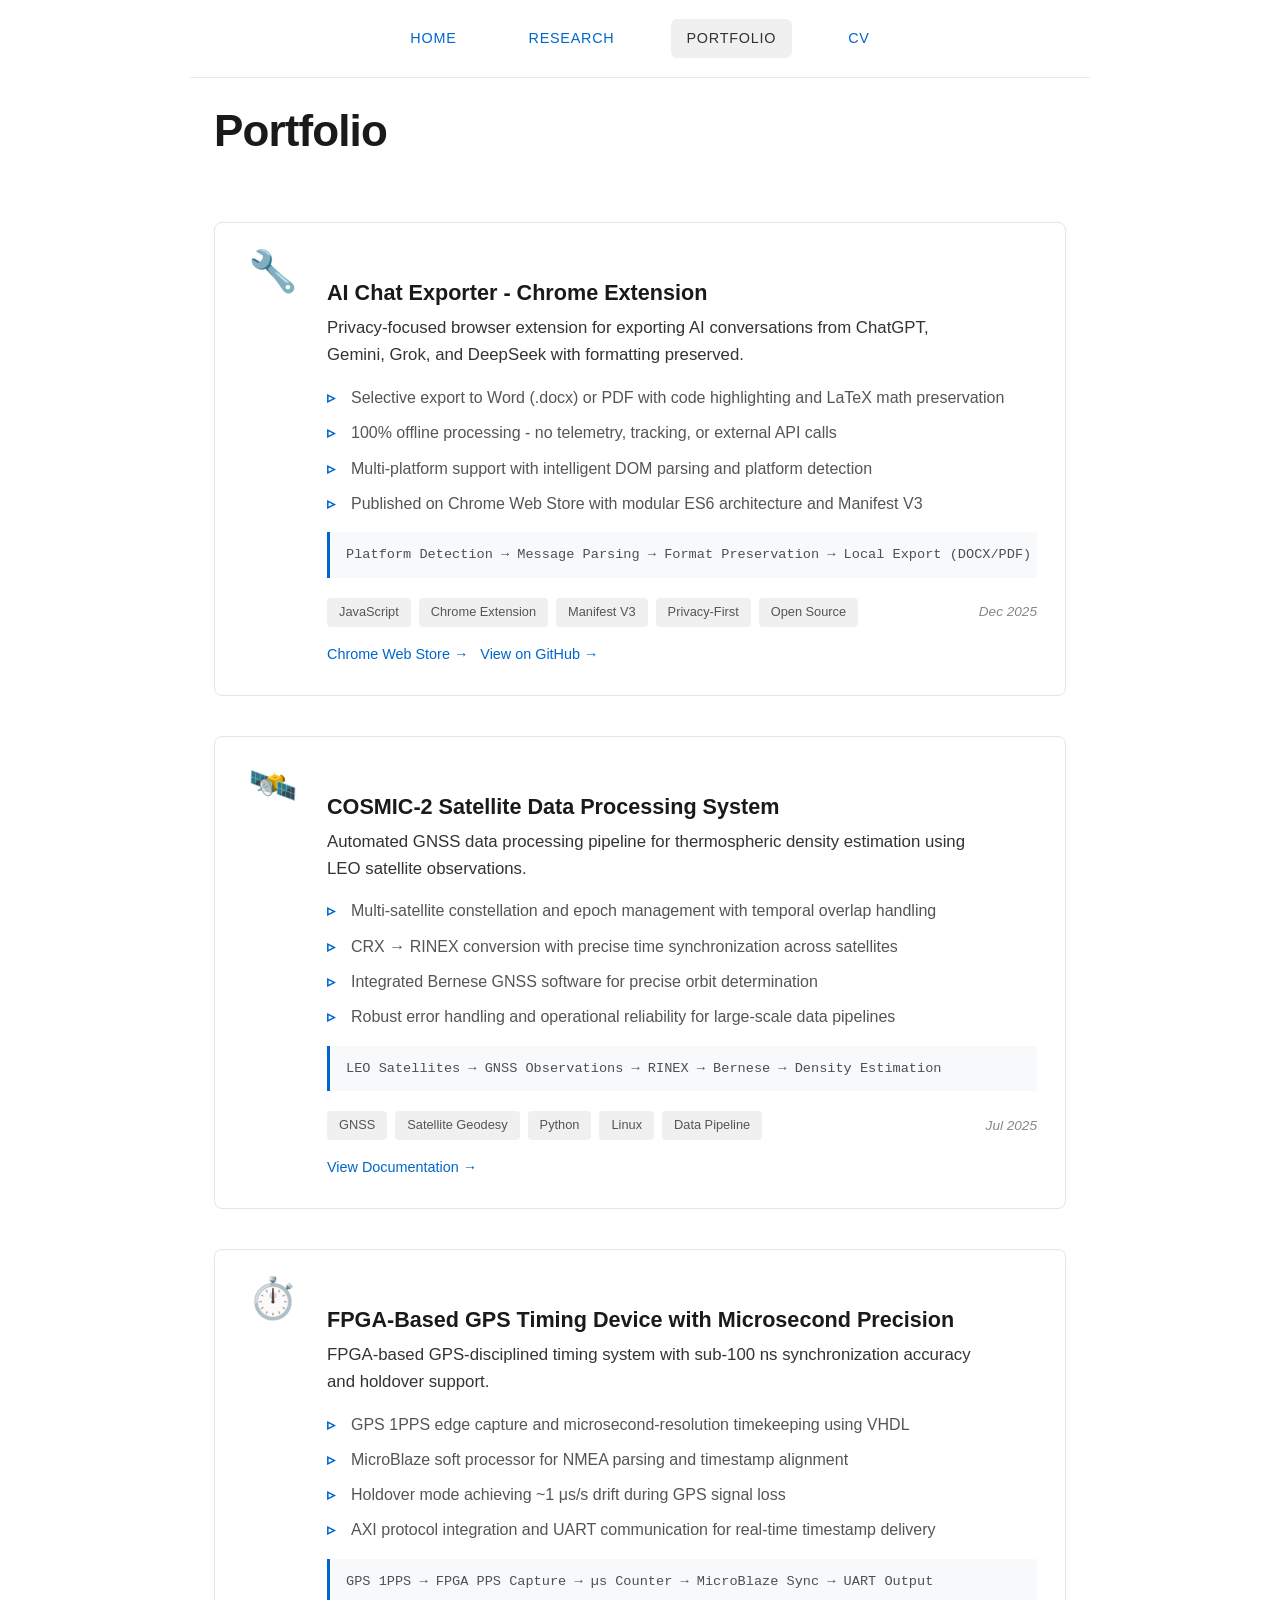
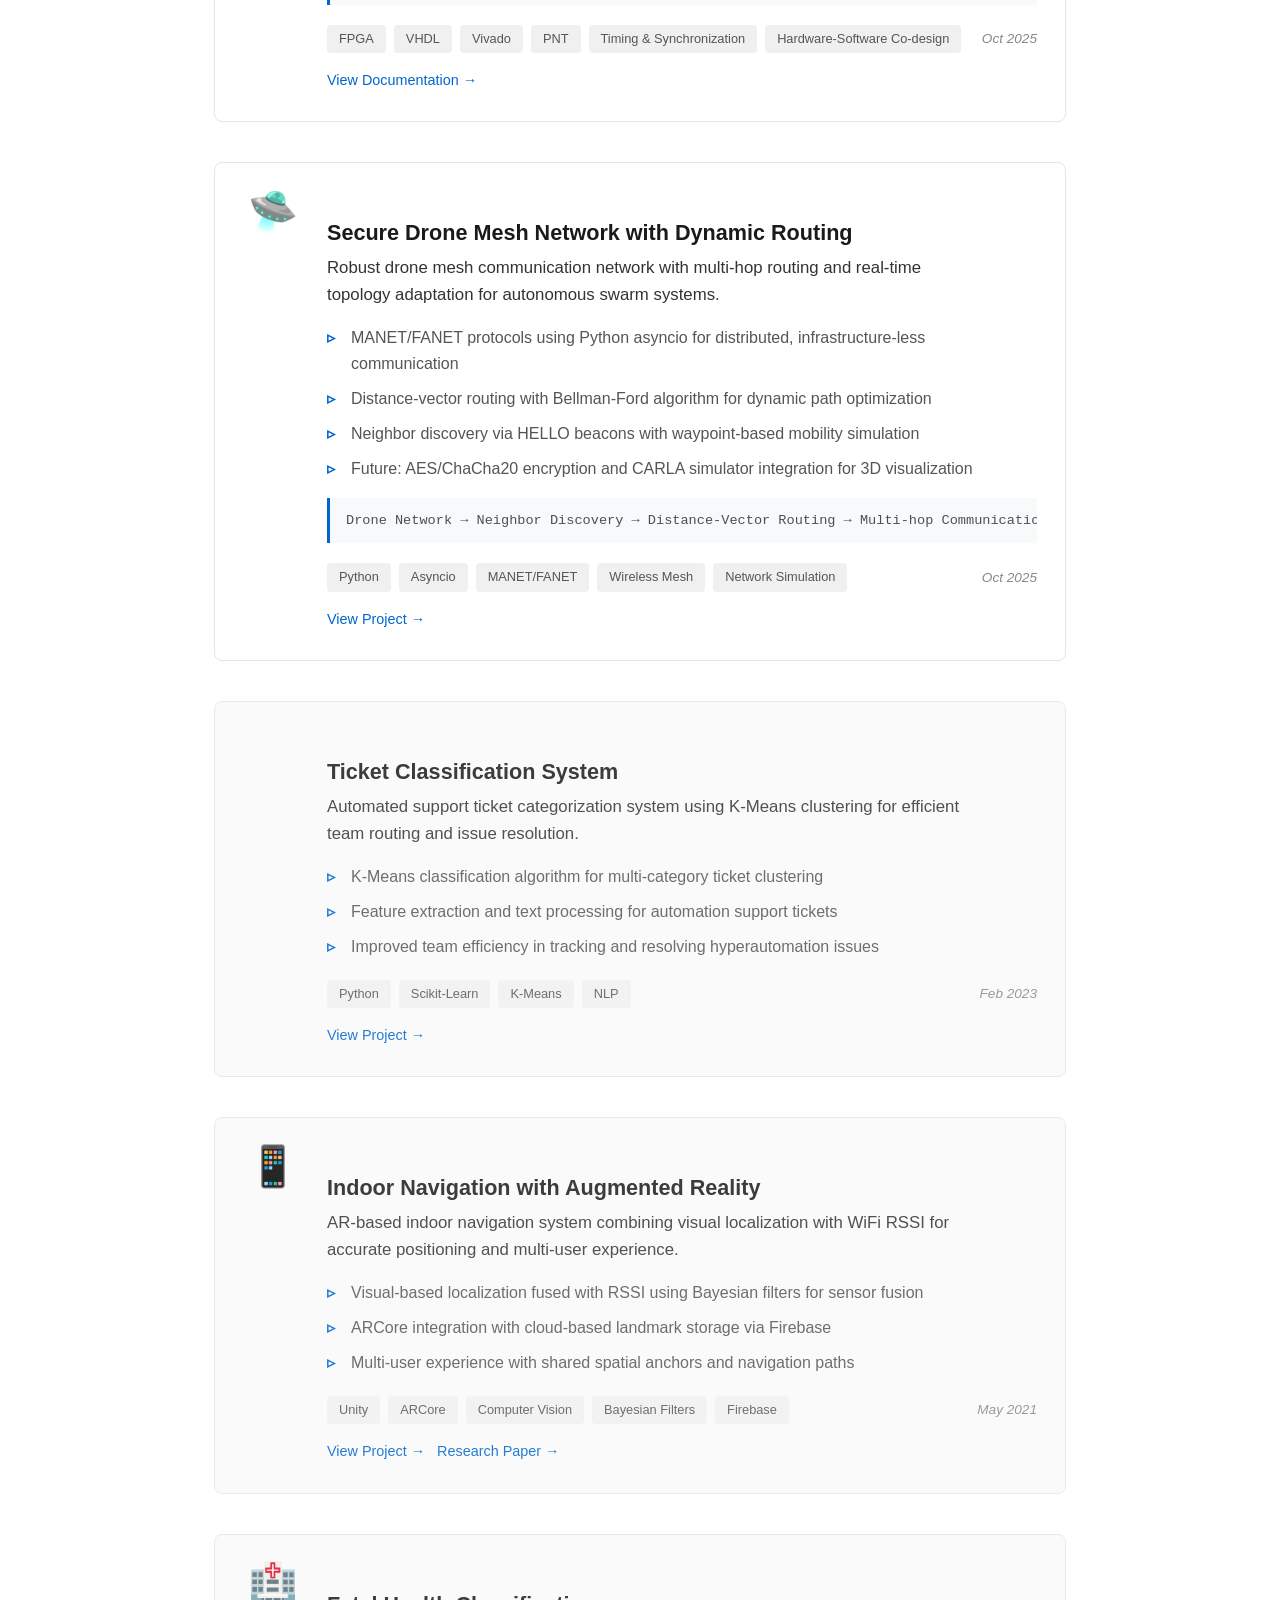
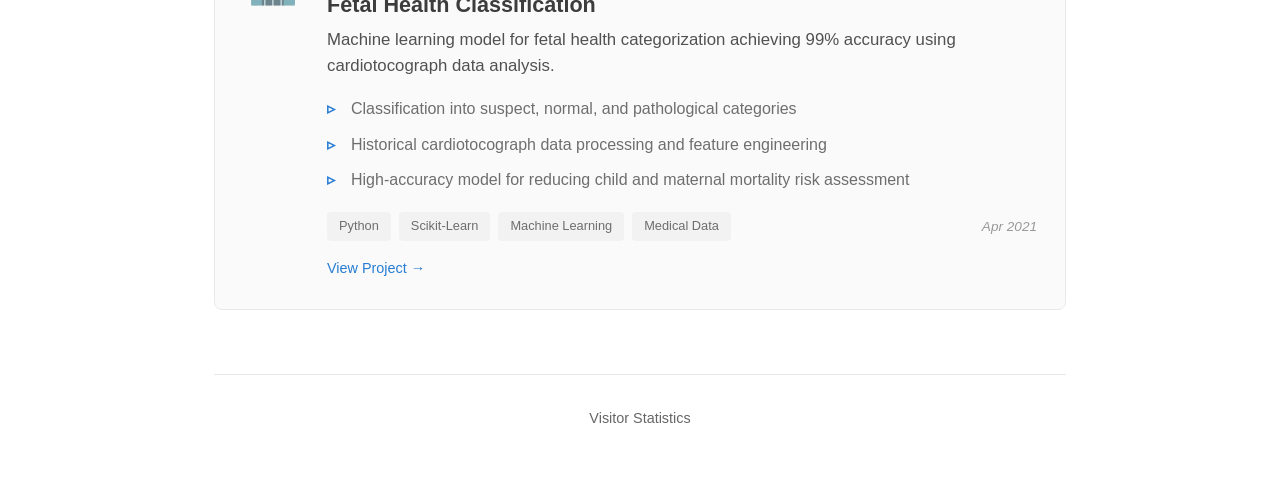
==== commit a3d9e1cc: "changed research topics" ====
--- a/portfolio.html
+++ b/portfolio.html
@@ -106,7 +106,6 @@
           </div>
           <div class="project-body">
             <h3>FPGA-Based GPS Timing Device with Microsecond Precision</h3>
-            <span class="wip-badge">🚧 Work in Progress</span>
             <p class="project-summary">
               FPGA-based GPS-disciplined timing system with sub-100 ns synchronization accuracy and holdover support.
             </p>
